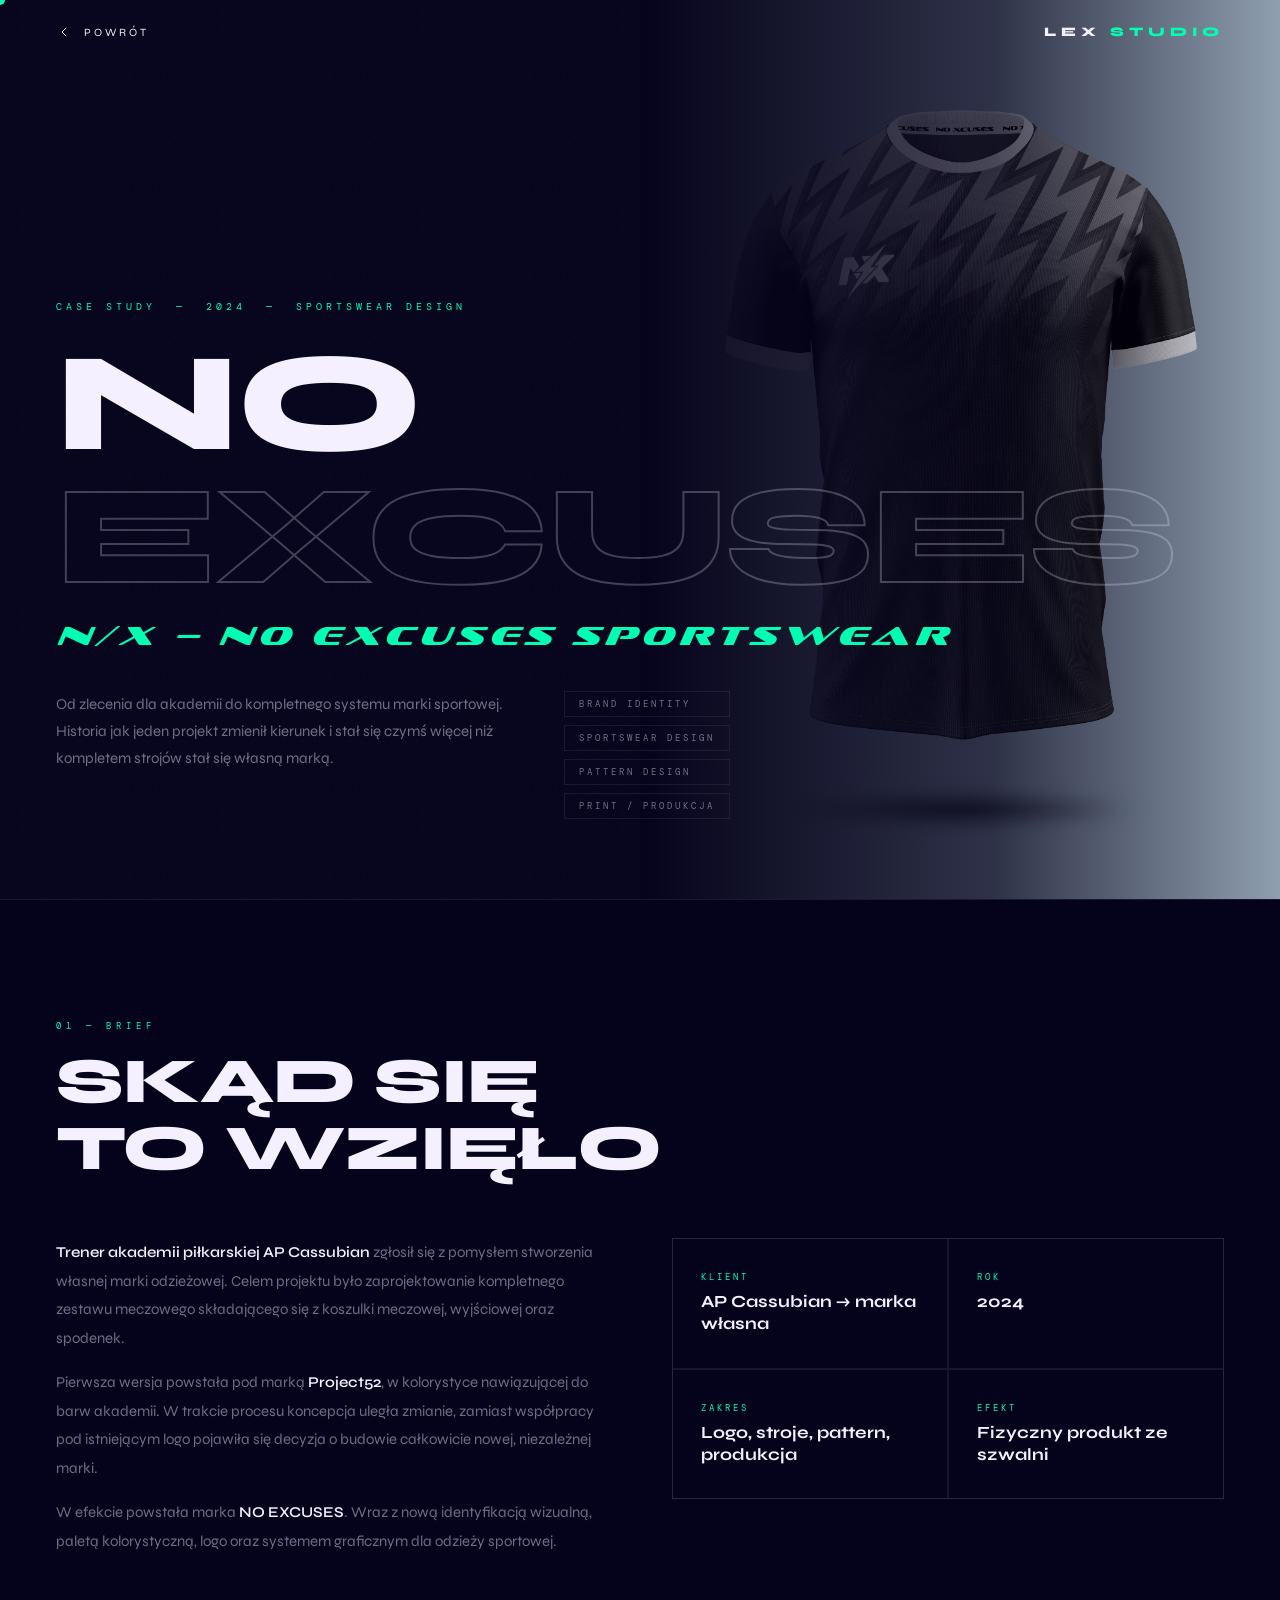
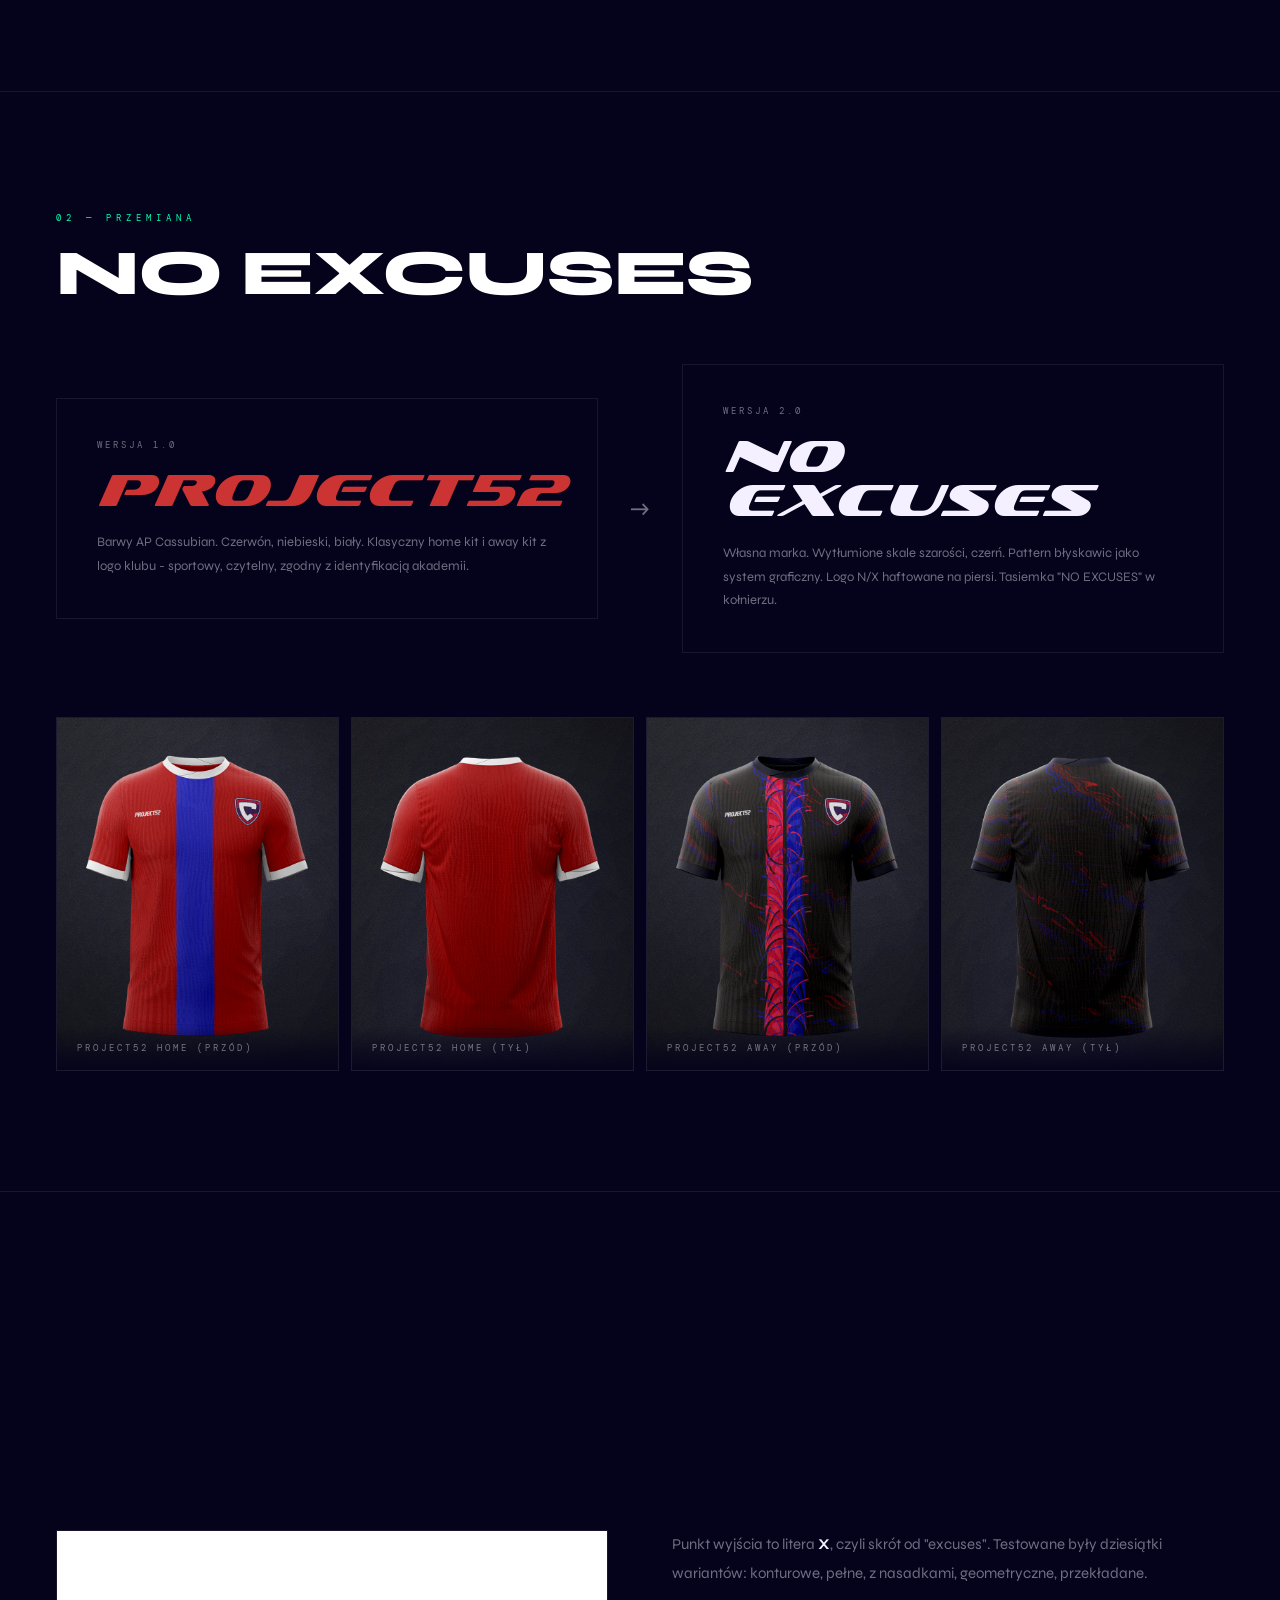
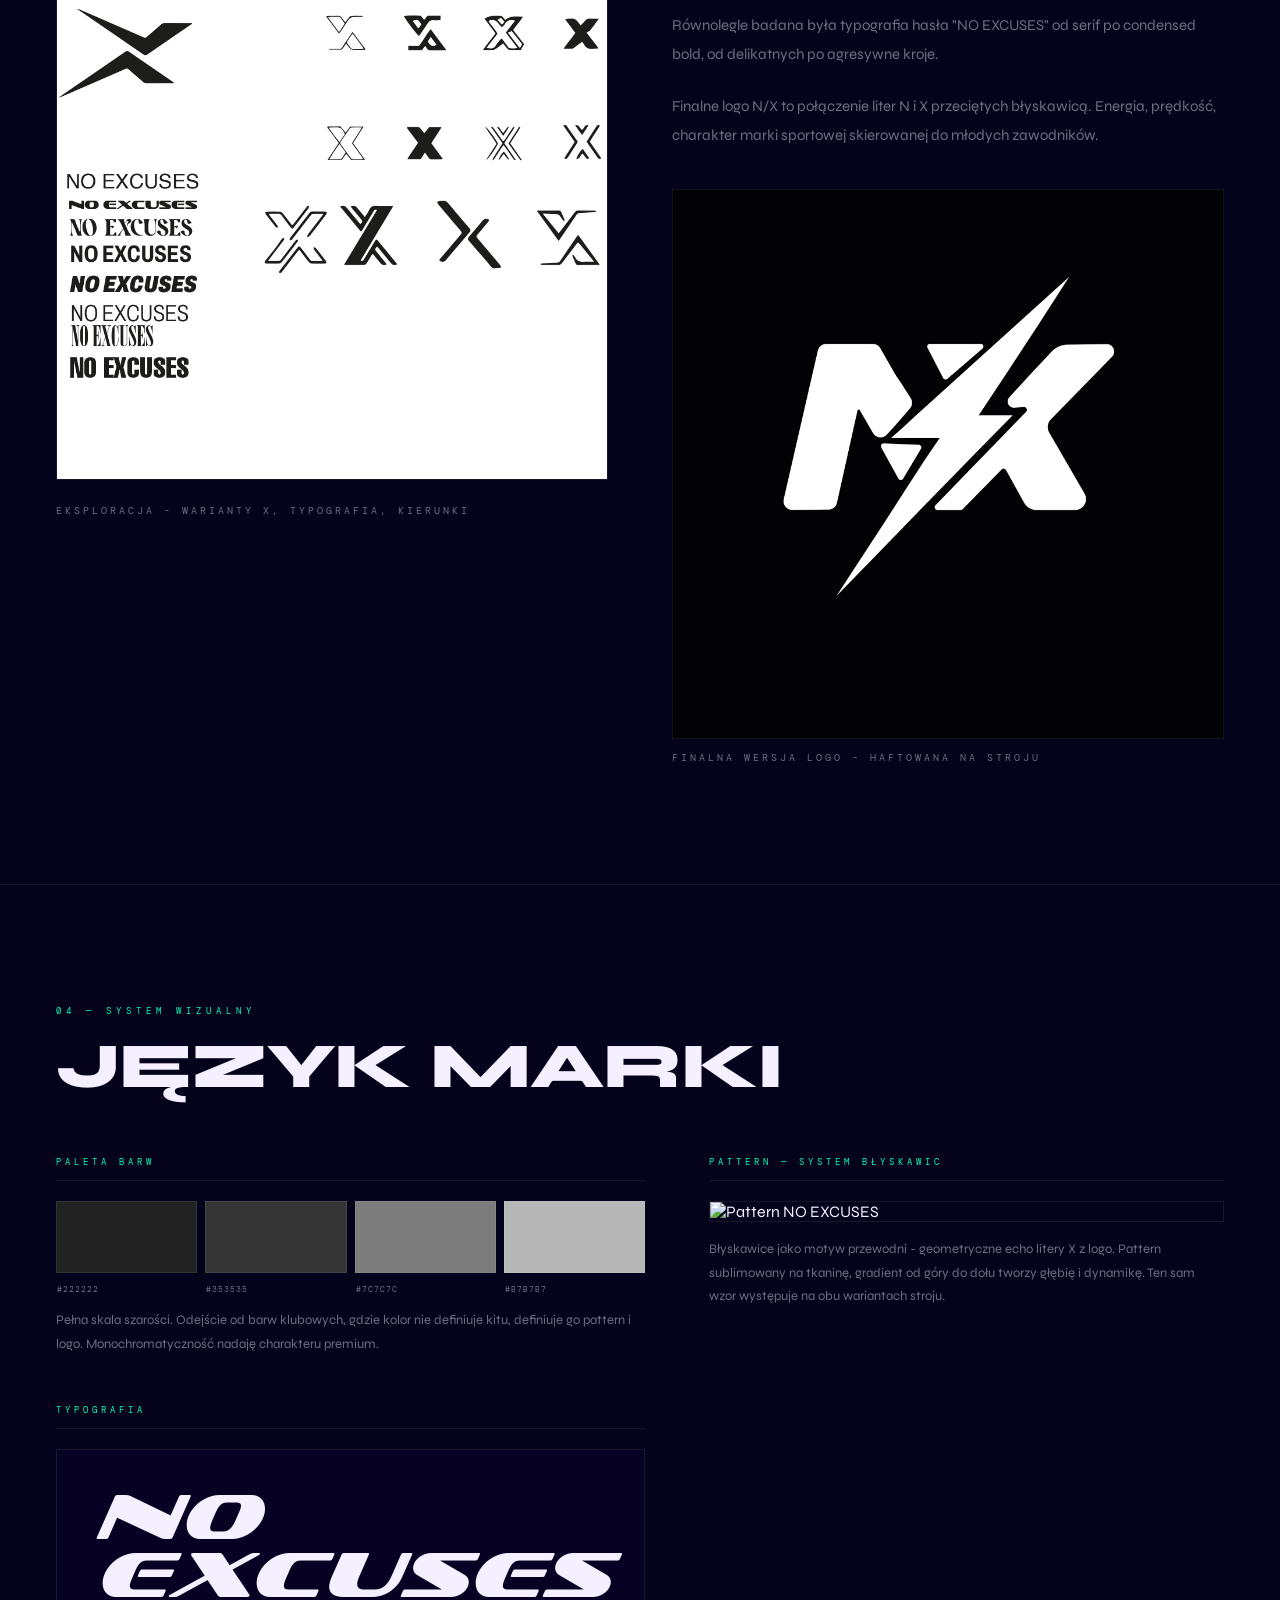
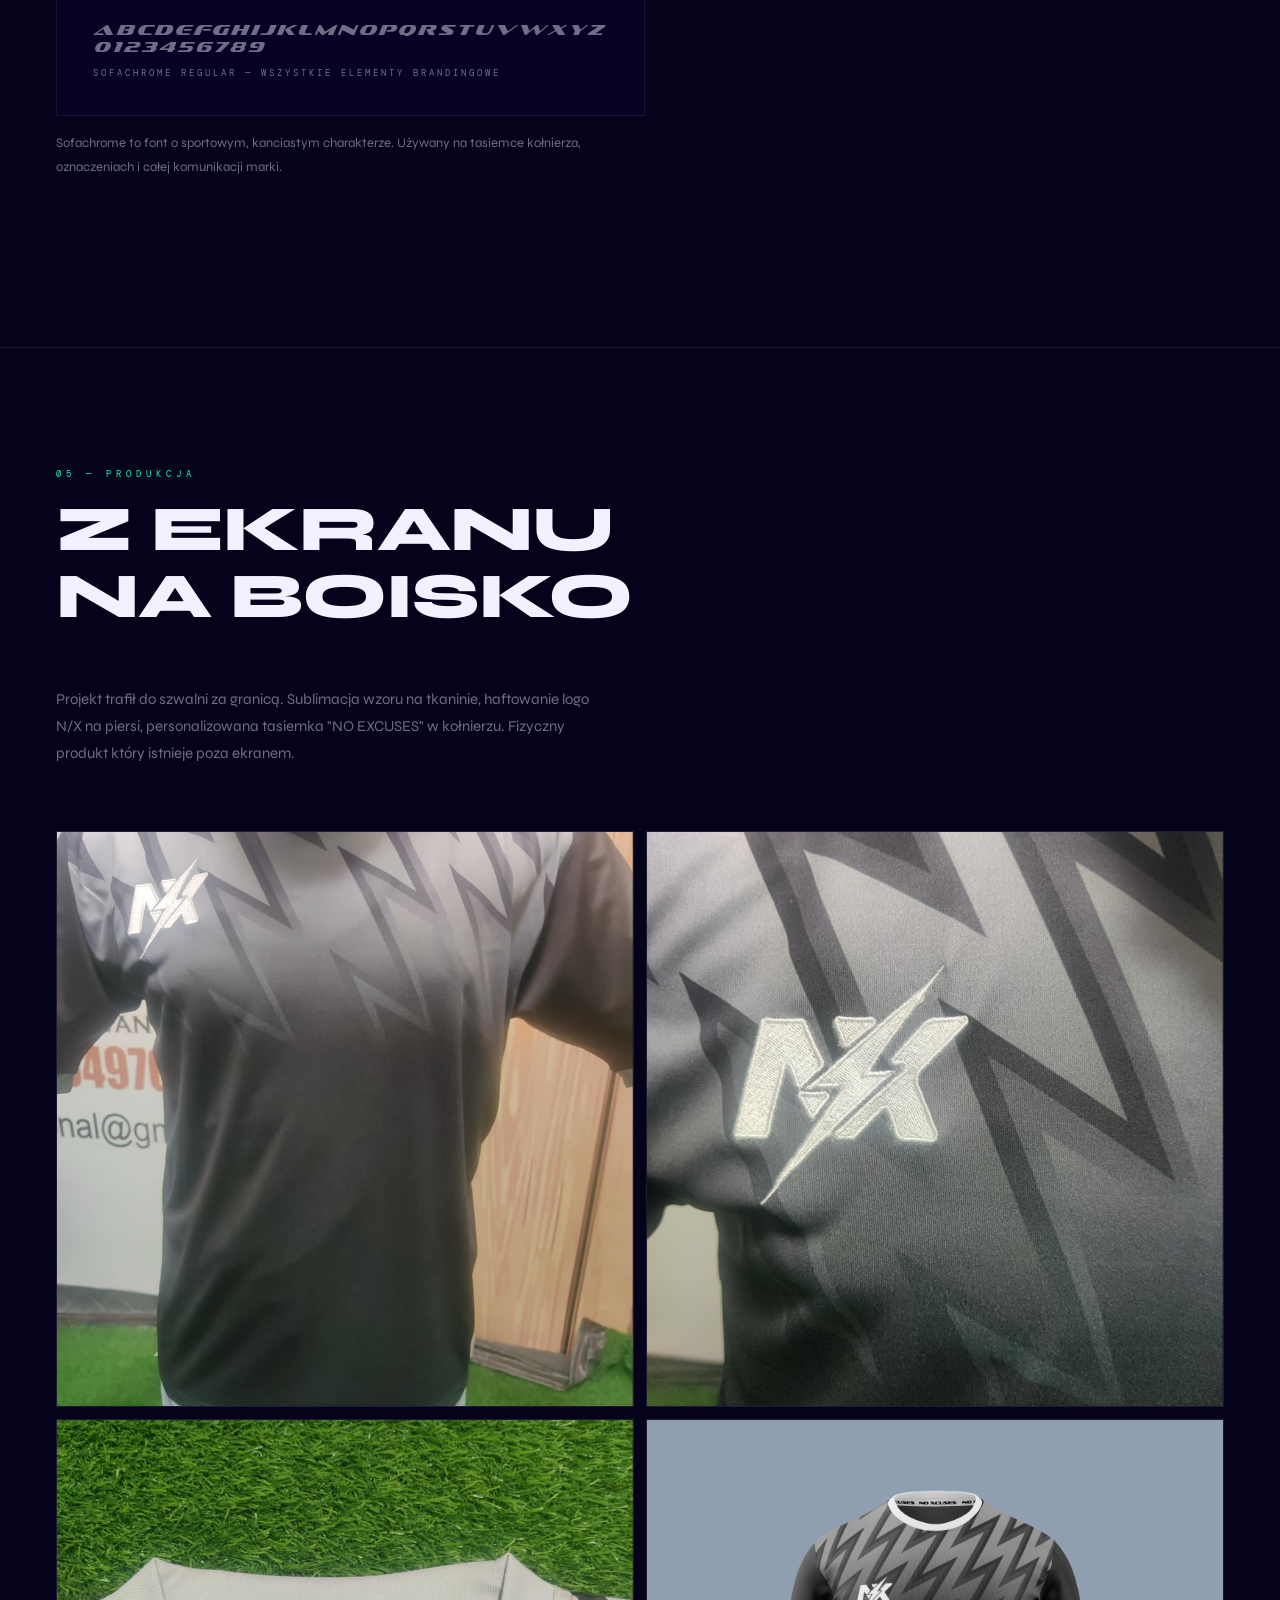
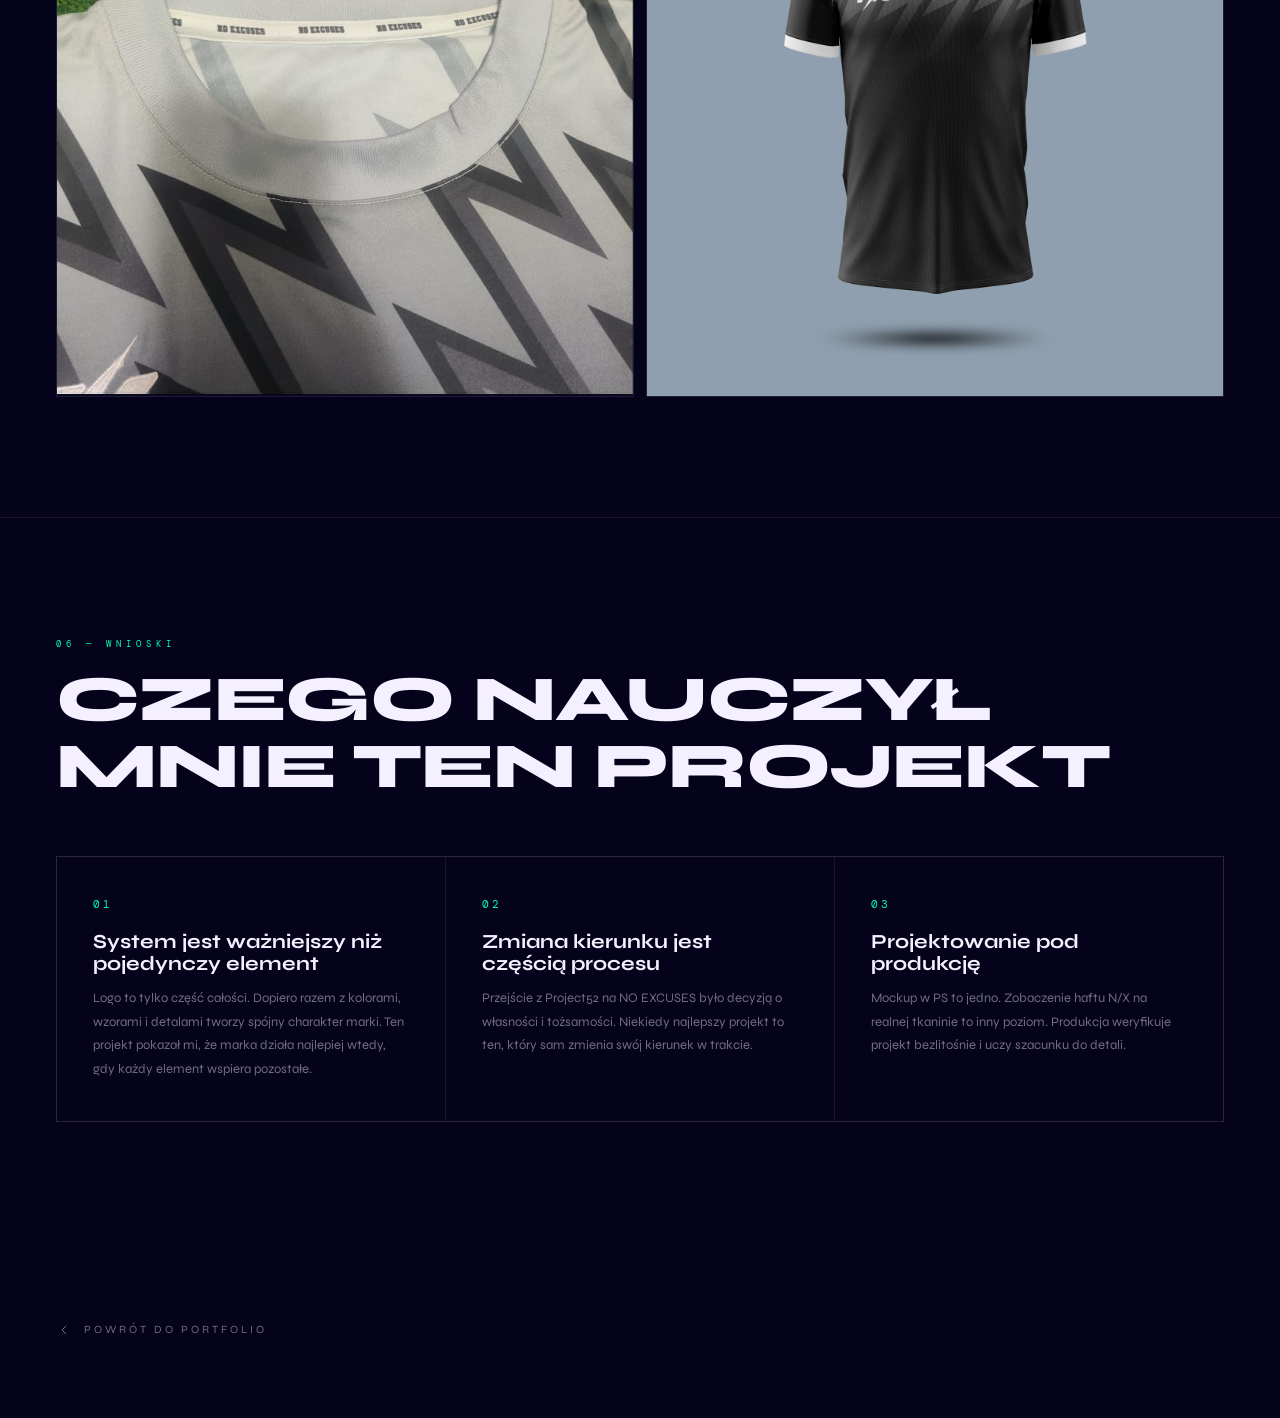
==== noxcuses.html @ 94905195 "Add files via upload" ====
<!DOCTYPE html>
<html lang="pl">
<head>
  <meta charset="UTF-8">
  <meta name="viewport" content="width=device-width, initial-scale=1.0">
  <title>NO EXCUSES - Lex Studio</title>
  <link rel="icon" type="image/svg+xml" href="data:image/svg+xml,<svg xmlns='http://www.w3.org/2000/svg' viewBox='0 0 32 32'><text y='26' font-size='28' fill='%2300FFB2'>✦</text></svg>">
  <link href="https://fonts.googleapis.com/css2?family=Syne:wght@400;500;600;700;800&family=DM+Mono:wght@300;400&display=swap" rel="stylesheet">
  <link rel="stylesheet" href="nstyles.css">
   </head>
<body>
  <div class="page-wrap">
<div id="cursor"></div>
<div class="blob-container">
</div>
  <div class="blob blob-1"></div>
  <div class="blob blob-2"></div>
</div>

<nav>
  <a href="index.html" class="nav-back">
    <svg viewBox="0 0 24 24"><polyline points="15,18 9,12 15,6"/></svg>
    Powrót
  </a>
  <a href="index.html" class="nav-logo">LEX <span>STUDIO</span></a>
</nav>

<!-- HERO -->
<section class="cs-hero">
  <div class="cs-hero-img"><img src="front_por2.jpg" alt="NO EXCUSES mockup"></div>
  <p class="cs-meta">Case Study &nbsp;&#8212;&nbsp; 2024 &nbsp;&#8212;&nbsp; Sportswear Design</p>
  <h1 class="cs-title">NO<br><span class="outline">EXCUSES</span></h1>
  <div class="cs-nx-logo">N/X &mdash; NO EXCUSES SPORTSWEAR</div>
  <div class="cs-hero-sub">
    <p class="cs-hero-desc">Od zlecenia dla akademii do kompletnego systemu marki sportowej. Historia jak jeden projekt zmienił kierunek i stał się czymś więcej niż kompletem strojów  stał się własną marką.</p>
    <div class="cs-hero-tags">
      <span class="cs-tag">Brand Identity</span>
      <span class="cs-tag">Sportswear Design</span>
      <span class="cs-tag">Pattern Design</span>
      <span class="cs-tag">Print / Produkcja</span>
    </div>
  </div>
</section>

<!-- BRIEF -->
<section class="cs-section">
  <div class="cs-section-label reveal">01 &mdash; Brief</div>
  <h2 class="cs-section-title reveal">Skąd si&#281;<br>to wzi&#281;ło</h2>
  <div class="brief-grid">
    <div class="brief-text reveal">
      <p><strong>Trener akademii piłkarskiej AP Cassubian</strong> zgłosił się z pomysłem stworzenia własnej marki odzieżowej. Celem projektu było zaprojektowanie kompletnego zestawu meczowego składającego się z koszulki meczowej, wyjściowej oraz spodenek.</p>
      <p>Pierwsza wersja powstała pod marką <strong>Project52</strong>, w kolorystyce nawiązującej do barw akademii. W trakcie procesu koncepcja uległa zmianie, zamiast współpracy pod istniejącym logo pojawiła się decyzja o budowie całkowicie nowej, niezależnej marki. </p>
      <p>W efekcie powstała marka <strong>NO EXCUSES</strong>. Wraz z nową identyfikacją wizualną, paletą kolorystyczną, logo oraz systemem graficznym dla odzieży sportowej.</p>
    </div>
    <div class="brief-stats reveal d2">
      <div class="brief-stat"><div class="brief-stat-label">Klient</div><div class="brief-stat-val">AP Cassubian &#8594; marka własna</div></div>
      <div class="brief-stat"><div class="brief-stat-label">Rok</div><div class="brief-stat-val">2024</div></div>
      <div class="brief-stat"><div class="brief-stat-label">Zakres</div><div class="brief-stat-val">Logo, stroje, pattern, produkcja</div></div>
      <div class="brief-stat"><div class="brief-stat-label">Efekt</div><div class="brief-stat-val">Fizyczny produkt ze szwalni</div></div>
    </div>
  </div>
</section>

<!-- EWOLUCJA -->
<section class="cs-section">
  <div class="cs-section-label reveal">02 &mdash; Przemiana</div>
  <h2 class="cs-section-title reveal">
    <span style="color: #ffffff">NO EXCUSES</span></h2>
  <div class="evo-track">
    <div class="evo-card reveal">
      <div class="evo-card-label">Wersja 1.0</div>
      <div class="evo-card-name red">PROJECT52</div>
      <div class="evo-card-desc">Barwy AP Cassubian. Czerwón, niebieski, biały. Klasyczny home kit i away kit z logo klubu - sportowy, czytelny, zgodny z identyfikacją akademii.</div>
    </div>
    <div class="evo-arrow reveal d1">&#8594;</div>
    <div class="evo-card reveal d2">
      <div class="evo-card-label">Wersja 2.0</div>
      <div class="evo-card-name white">NO EXCUSES</div>
      <div class="evo-card-desc">Własna marka. Wytłumione skale szarości, czer&#324;. Pattern błyskawic jako system graficzny. Logo N/X haftowane na piersi. Tasiemka "NO EXCUSES" w kołnierzu.</div>
    </div>
  </div>
  <div class="evo-kits">
    <div class="evo-kit reveal"><img src="11front.png" alt="Project52 home front"><div class="evo-kit-label">Project52 Home (przód)</div></div>
    <div class="evo-kit reveal d1"><img src="13back.png" alt="Project52 home back"><div class="evo-kit-label">Project52 Home (tył)</div></div>
    <div class="evo-kit reveal d2"><img src="14front.png" alt="Project52 away front"><div class="evo-kit-label">Project52 Away (przód)</div></div>
    <div class="evo-kit reveal d3"><img src="15back.png" alt="Project52 away back"><div class="evo-kit-label">Project52 Away (tył)</div></div>
  </div>
</section>

<!-- PROCES LOGO -->
<section class="cs-section">
  <div class="cs-section-label reveal">03 &mdash; Proces</div>
  <h2 class="cs-section-title reveal">Jak powstało<br>logo</h2>
  <div class="brief-grid">
    <div class="reveal">
      <img src="idea.jpg" class="process-img" alt="Eksploracja logo NO EXCUSES">
      <p class="process-caption">Eksploracja - warianty X, typografia, kierunki</p>
    </div>
    <div class="reveal d1">
      <p style="font-size:15px;line-height:1.9;color:var(--muted);margin-bottom:24px">Punkt wyjścia to litera <strong style="color:var(--light)">X</strong>, czyli skrót od "excuses". Testowane były dziesiątki wariantów: konturowe, pełne, z nasadkami, geometryczne, przekładane.</p>
      <p style="font-size:15px;line-height:1.9;color:var(--muted);margin-bottom:24px">Równolegle badana była typografia hasła "NO EXCUSES" od serif po condensed bold, od delikatnych po agresywne kroje.</p>
      <p style="font-size:15px;line-height:1.9;color:var(--muted)">Finalne logo N/X to połączenie liter N i X przeci&#281;tych błyskawicą. Energia, pr&#281;dkość, charakter marki sportowej skierowanej do młodych zawodników.</p>
      <div style="margin-top:40px">
        <div class="logo-box"><img src="logo-nx.jpg" alt="Logo N/X finalne"></div>
        <p class="process-caption" style="margin-top:12px">Finalna wersja logo - haftowana na stroju</p>
      </div>
    </div>
  </div>
</section>

<!-- SYSTEM WIZUALNY -->
<section class="cs-section">
  <div class="cs-section-label reveal">04 &mdash; System wizualny</div>
  <h2 class="cs-section-title reveal">Język marki</h2>
  <div class="system-grid">
    <div>
      <div class="system-block reveal">
        <div class="system-block-title">Paleta barw</div>
        <div class="palette">
          <div class="swatch" style="background:#222222"><span class="swatch-label">#222222</span></div>
          <div class="swatch" style="background:#353535"><span class="swatch-label">#353535</span></div>
          <div class="swatch" style="background:#7c7c7c"><span class="swatch-label">#7C7C7C</span></div>
          <div class="swatch" style="background:#b7b7b7"><span class="swatch-label">#B7B7B7</span></div>
        </div>
        <p style="margin-top:36px;font-size:13px;line-height:1.8;color:var(--muted)">Pełna skala szarości. Odejście od barw klubowych, gdzie kolor nie definiuje kitu, definiuje go pattern i logo. Monochromatyczność nadaję charakteru premium.</p>
      </div>
      <div class="system-block reveal d1">
        <div class="system-block-title">Typografia</div>
        <div class="font-specimen">
          <div class="font-name-display">NO EXCUSES</div>
          <div class="font-abc">ABCDEFGHIJKLMNOPQRSTUVWXYZ 0123456789</div>
          <div class="font-info">Sofachrome Regular &mdash; wszystkie elementy brandingowe</div>
        </div>
        <p style="margin-top:16px;font-size:13px;line-height:1.8;color:var(--muted)">Sofachrome to font o sportowym, kanciastym charakterze. Używany na tasiemce kołnierza, oznaczeniach i całej komunikacji marki.</p>
      </div>
    </div>
    <div>
      <div class="system-block reveal d2">
        <div class="system-block-title">Pattern &mdash; system błyskawic</div>
        <div class="pattern-box"><img src="pattern.jpg" alt="Pattern NO EXCUSES"></div>
        <p style="margin-top:16px;font-size:13px;line-height:1.8;color:var(--muted)">Błyskawice jako motyw przewodni - geometryczne echo litery X z logo. Pattern sublimowany na tkanin&#281;, gradient od góry do dołu tworzy gł&#281;bi&#281; i dynamik&#281;. Ten sam wzor wyst&#281;puje na obu wariantach stroju.</p>
      </div>
    </div>
  </div>
</section>

<!-- PRODUKCJA -->
<section class="cs-section">
  <div class="cs-section-label reveal">05 &mdash; Produkcja</div>
  <h2 class="cs-section-title reveal">Z ekranu<br>na boisko</h2>
  <p class="reveal" style="max-width:560px;font-size:15px;line-height:1.8;color:var(--muted);margin-bottom:64px">Projekt trafił do szwalni za granicą. Sublimacja wzoru na tkaninie, haftowanie logo N/X na piersi, personalizowana tasiemka "NO EXCUSES" w kołnierzu. Fizyczny produkt który istnieje poza ekranem.</p>
  <div class="prod-grid">
    <div class="prod-img tall reveal"><img src="test1.png" alt="Koszulka NO EXCUSES na zywo"><div class="prod-caption">Koszulka na zywo</div></div>
    <div class="prod-img square reveal d1"><img src="test3.png" alt="Haft N/X z bliska"><div class="prod-caption">Haft N/X &mdash; detal piersi</div></div>
    <div class="prod-img square reveal d2"><img src="test2.png" alt="Tasiemka NO EXCUSES"><div class="prod-caption">Tasiemka kolnierza</div></div>
    <div class="prod-img wide reveal d1"><img src="front_por2.jpg" alt="Mockup finalny"><div class="prod-caption">Mockup finalny NO EXCUSES</div></div>
  </div>
</section>

<!-- WNIOSKI -->
<section class="cs-section" style="border-bottom:none">
  <div class="cs-section-label reveal">06 &mdash; Wnioski</div>
  <h2 class="cs-section-title reveal">Czego nauczył<br>mnie ten projekt</h2>
  <div class="takeaways">
    <div class="takeaway reveal">
      <div class="takeaway-num">01</div>
      <h3>System jest ważniejszy niż pojedynczy element</h3>
      <p>Logo to tylko część całości. Dopiero razem z kolorami, wzorami i detalami tworzy spójny charakter marki. Ten projekt pokazał mi, że marka działa najlepiej wtedy, gdy każdy element wspiera pozostałe.</p>
    </div>
    <div class="takeaway reveal d1">
      <div class="takeaway-num">02</div>
      <h3>Zmiana kierunku jest częścią procesu</h3>
      <p>Przejście z Project52 na NO EXCUSES było decyzją o własności i tożsamości. Niekiedy najlepszy projekt to ten, który sam zmienia swój kierunek w trakcie.</p>
    </div>
    <div class="takeaway reveal d2">
      <div class="takeaway-num">03</div>
      <h3>Projektowanie pod produkcję</h3>
      <p>Mockup w PS to jedno. Zobaczenie haftu N/X na realnej tkaninie to inny poziom. Produkcja weryfikuje projekt bezlitośnie i uczy szacunku do detali.</p>
    </div>
  </div>
</section>

<div class="cs-footer reveal">
  <a href="index.html" class="cs-footer-link">
    <svg viewBox="0 0 24 24"><polyline points="15,18 9,12 15,6"/></svg>
    Powrót do portfolio
  </a>
</div>

<script>
document.addEventListener("DOMContentLoaded", function() {
  const cursor = document.getElementById("cursor");
  if(cursor) {
    document.addEventListener("mousemove", e => { cursor.style.left=e.clientX+"px"; cursor.style.top=e.clientY+"px"; });
    document.querySelectorAll("a,img,.evo-kit,.prod-img,.takeaway,.evo-card").forEach(el => {
      el.addEventListener("mouseenter",()=>cursor.classList.add("grow"));
      el.addEventListener("mouseleave",()=>cursor.classList.remove("grow"));
    });
  }
  const ro = new IntersectionObserver(entries=>{
    entries.forEach(e=>{if(e.isIntersecting){e.target.classList.add("visible");ro.unobserve(e.target);}});
  },{threshold:.08,rootMargin:"0px 0px -40px 0px"});
  document.querySelectorAll(".reveal").forEach(el=>ro.observe(el));
});

</script>
</div>
</body>
</html>
---- nstyles.css ----
.page-wrap {
    overflow-x: hidden;
    position: relative;
    }
    html { overflow-x: unset; }
    @font-face {
      font-family: 'Sofachrome';
      src: url('sofachrome.ttf') format('truetype');
      font-weight: normal;
      font-style: normal;
    }
    :root {
      --bg:#05031b; --accent:#5700FF; --light:#F5F0FF;
      --mint:#00FFB2; --muted:rgba(245,240,255,0.45);
      --border:rgba(245,240,255,0.08); --border-hi:rgba(87,0,255,0.5);
      --font-ui:'Syne',sans-serif; --font-mono:'DM Mono',monospace;
      --font-nx:'Sofachrome',sans-serif;
      --pad-x:56px;
    }
    
    *,*::before,*::after{margin:0;padding:0;box-sizing:border-box; cursor: none !important;}
    html{scroll-behavior:smooth}
    body { background:var(--bg); color:var(--light); font-family:var(--font-ui); cursor:none; }
    ::-webkit-scrollbar{width:3px}::-webkit-scrollbar-track{background:var(--bg)}::-webkit-scrollbar-thumb{background:var(--accent)}

    #cursor{width:10px;height:10px;background:var(--mint);border-radius:50%;position:fixed;top:0;left:0;pointer-events:none;z-index:999999;transform:translate(-50%,-50%);transition:width .3s,height .3s}
    #cursor.grow{width:36px;height:36px}

    body::after{content:'';position:fixed;inset:0;pointer-events:none;z-index:1;opacity:.04;background-image:url("data:image/svg+xml,%3Csvg viewBox='0 0 256 256' xmlns='http://www.w3.org/2000/svg'%3E%3Cfilter id='n'%3E%3CfeTurbulence type='fractalNoise' baseFrequency='0.9' numOctaves='4' stitchTiles='stitch'/%3E%3C/filter%3E%3Crect width='100%25' height='100%25' filter='url(%23n)'/%3E%3C/svg%3E");background-size:200px}

    .blob-container{position:fixed;inset:0;pointer-events:none;z-index:0;overflow:hidden}
    .blob{position:absolute;border-radius:50%;filter:blur(80px)}
    .blob-1{width:500px;height:500px;background:radial-gradient(circle,#1a00a8,#5700FF 40%,transparent 70%);top:-100px;left:-100px;opacity:.5;animation:bF1 12s ease-in-out infinite}
    .blob-2{width:600px;height:600px;background:radial-gradient(circle,#5700FF,#2200aa 50%,transparent 70%);bottom:-200px;right:-150px;opacity:.3;animation:bF2 14s ease-in-out infinite}
    @keyframes bF1{0%,100%{transform:translate(0,0)}50%{transform:translate(60px,40px)}}
    @keyframes bF2{0%,100%{transform:translate(0,0)}50%{transform:translate(-50px,30px)}}

    .reveal{opacity:0;transform:translateY(32px);transition:opacity .8s ease,transform .8s ease}
    .reveal.visible{opacity:1;transform:translateY(0)}
    .reveal.d1{transition-delay:.15s}.reveal.d2{transition-delay:.3s}.reveal.d3{transition-delay:.45s}

    nav{position:fixed;top:0;left:0;right:0;z-index:500;padding:24px var(--pad-x);display:flex;justify-content:space-between;align-items:center}
    .nav-back{display:flex;align-items:center;gap:12px;text-decoration:none;color:whitesmoke;font-size:11px;letter-spacing:3px;text-transform:uppercase;transition:color .3s}
    .nav-back:hover{color:var(--mint)}
    .nav-back svg{width:16px;height:16px;stroke:currentColor;fill:none;stroke-width:1.5;stroke-linecap:round}
    .nav-logo{font-weight:800;font-size:13px;letter-spacing:5px;text-transform:uppercase;text-decoration:none;color:var(--light)}
    .nav-logo span{color:var(--mint)}

    /* HERO */
    .cs-hero{position:relative;z-index:2;min-height:100vh;display:flex;flex-direction:column;justify-content:flex-end;padding:0 var(--pad-x) 80px;border-bottom:1px solid var(--border);overflow:hidden}
    .cs-hero-img{position:absolute;right:0;top:0;bottom:0;width:50%;z-index:-1}
    .cs-hero-img img{width:100%;height:100%;object-fit:cover;object-position:top center}
    .cs-hero-img::after{content:'';position:absolute;inset:0;background:linear-gradient(to right,var(--bg) 0%,rgba(5,3,27,.7) 55%,transparent 100%)}
    .cs-meta{font-family:var(--font-mono);font-size:10px;letter-spacing:4px;text-transform:uppercase;color:var(--mint);margin-bottom:24px;opacity:0;animation:fU .8s .3s forwards}
    .cs-title{font-weight:800;font-size:clamp(64px,11vw,180px);line-height:.95;letter-spacing:-3px;text-transform:uppercase;opacity:0;animation:fU .9s .5s forwards}
    .cs-title .outline{display:block;-webkit-text-stroke:2px rgba(245,240,255,0.25);color:transparent}
    /* NX logo w hero */
    .cs-nx-logo{font-family:var(--font-nx);font-size:clamp(18px,2vw,28px);letter-spacing:6px;color:var(--mint);margin-top:16px;opacity:0;animation:fU .8s .7s forwards}
    .cs-hero-sub{margin-top:40px;display:flex;gap:48px;align-items:flex-start;opacity:0;animation:fU .8s .9s forwards}
    .cs-hero-desc{max-width:460px;font-size:15px;line-height:1.8;color:var(--muted)}
    .cs-hero-tags{display:flex;flex-direction:column;gap:8px;flex-shrink:0}
    .cs-tag{font-family:var(--font-mono);font-size:9px;letter-spacing:3px;text-transform:uppercase;color:var(--muted);border:1px solid var(--border);padding:6px 14px}
    .cs-scroll{position:absolute;bottom:80px;right:var(--pad-x);display:flex;flex-direction:column;align-items:center;gap:12px;opacity:0;animation:fI 1s 1.4s forwards}
    .cs-scroll span{font-size:9px;letter-spacing:4px;text-transform:uppercase;color:var(--muted);writing-mode:vertical-rl}
    .scroll-line{width:1px;height:60px;background:linear-gradient(to bottom,var(--accent),transparent);animation:sP 2s ease-in-out infinite}
    @keyframes fU{to{opacity:1;transform:translateY(0)}}
    @keyframes fI{to{opacity:1}}
    @keyframes sP{0%,100%{opacity:.4}50%{opacity:1}}

    /* SECTIONS */
    section.cs-section{position:relative;z-index:1;padding:120px var(--pad-x);border-bottom:1px solid var(--border)}
    .cs-section-label{font-family:var(--font-mono);font-size:9px;letter-spacing:5px;text-transform:uppercase;color:var(--mint);margin-bottom:16px}
    .cs-section-title{font-weight:800;font-size:clamp(36px,5vw,72px);line-height:1.05;letter-spacing:-1px;text-transform:uppercase;margin-bottom:56px}

    /* BRIEF */
    .brief-grid{display:grid;grid-template-columns:1fr 1fr;gap:64px;align-items:start}
    .brief-text p{font-size:15px;line-height:1.9;color:var(--muted);margin-bottom:16px}
    .brief-text p strong{color:var(--light);font-weight:600}
    .brief-stats{display:grid;grid-template-columns:1fr 1fr;gap:2px;background:var(--border);border:1px solid var(--border)}
    .brief-stat{background:var(--bg);padding:32px 28px}
    .brief-stat-label{font-family:var(--font-mono);font-size:9px;letter-spacing:3px;text-transform:uppercase;color:var(--mint);margin-bottom:8px}
    .brief-stat-val{font-weight:700;font-size:17px;line-height:1.3;color:var(--light)}

    /* EWOLUCJA */
    .evo-track{display:grid;grid-template-columns:1fr auto 1fr;gap:0;align-items:center;margin-bottom:64px}
    .evo-arrow{padding:0 32px;color:var(--muted);font-size:24px;text-align:center}
    .evo-card{border:1px solid var(--border);padding:40px;position:relative;overflow:hidden;transition:border-color .4s}
    .evo-card:hover{border-color:var(--border-hi)}
    .evo-card-label{font-family:var(--font-mono);font-size:9px;letter-spacing:3px;text-transform:uppercase;color:var(--muted);margin-bottom:16px}
    .evo-card-name{font-family:var(--font-nx);font-size:clamp(28px,3.5vw,52px);letter-spacing:2px;margin-bottom:20px;line-height:1}
    .evo-card-name.red{color:#cc3333}
    .evo-card-name.white{color:var(--light)}
    .evo-card-desc{font-size:13px;line-height:1.8;color:var(--muted)}
    .evo-kits{display:grid;grid-template-columns:repeat(4,1fr);gap:12px;margin-top:0}
    .evo-kit{position:relative;overflow:hidden;border:1px solid var(--border);aspect-ratio:4/5;background:#0a0820;transition:border-color .4s}
    .evo-kit:hover{border-color:var(--border-hi)}
    .evo-kit img{width:100%;height:100%;object-fit:cover;transition:transform .6s}
    .evo-kit:hover img{transform:scale(1.04)}
    .evo-kit-label{position:absolute;bottom:0;left:0;right:0;padding:16px 20px;background:linear-gradient(to top,rgba(5,3,27,.95),transparent);font-family:var(--font-mono);font-size:9px;letter-spacing:3px;text-transform:uppercase;color:var(--muted)}

    /* PROCES LOGO */
    .process-img{width:100%;border:1px solid var(--border);display:block;margin-bottom:24px}
    .process-caption{font-family:var(--font-mono);font-size:10px;letter-spacing:3px;text-transform:uppercase;color:var(--muted)}

    /* SYSTEM */
    .system-grid{display:grid;grid-template-columns:1fr 1fr;gap:64px;align-items:start}
    .system-block{margin-bottom:48px}
    .system-block-title{font-family:var(--font-mono);font-size:9px;letter-spacing:4px;text-transform:uppercase;color:var(--mint);margin-bottom:20px;padding-bottom:12px;border-bottom:1px solid var(--border)}

    /* logo box */
    .logo-box{border:1px solid var(--border);background:#000;overflow:hidden;}
    .logo-box img{width:100%;height:auto;display:block;}

    /* paleta */
    .palette{display:flex;gap:8px;margin-bottom:36px}
    .swatch{flex:1;height:72px;border:1px solid var(--border);position:relative}
    .swatch-label{position:absolute;bottom:-22px;left:0;font-family:var(--font-mono);font-size:8px;letter-spacing:1px;color:var(--muted);white-space:nowrap}

    /* pattern */
    .pattern-box{width:100%;border:1px solid var(--border);overflow:hidden;}
    .pattern-box img{width:100%;height:auto;display:block;}

    /* font specimen */
    .font-specimen{border:1px solid var(--border);padding:36px;background:rgba(87,0,255,.04)}
    .font-name-display{font-family:var(--font-nx);font-size:clamp(36px,5vw,80px);letter-spacing:2px;text-transform:uppercase;line-height:.9;margin-bottom:20px}
    .font-abc{font-family:var(--font-nx);font-size:14px;letter-spacing:3px;color:var(--muted);margin-bottom:12px}
    .font-info{font-family:var(--font-mono);font-size:9px;letter-spacing:3px;text-transform:uppercase;color:var(--muted)}

    /* PRODUKCJA */
    .prod-grid{display:grid;grid-template-columns:1fr 1fr;gap:12px}
    .prod-img{position:relative;overflow:hidden;border:1px solid var(--border);transition:border-color .4s}
    .prod-img:hover{border-color:var(--border-hi)}
    .prod-img img{width:100%;height:auto;display:block;transition:transform .6s}
    .prod-img:hover img{transform:scale(1.04)}
    .prod-img.tall,.prod-img.wide,.prod-img.square{grid-column:auto;grid-row:auto;aspect-ratio:unset}
    .prod-img{background:#0a0820}
    .prod-caption{position:absolute;bottom:0;left:0;right:0;padding:16px 20px;background:linear-gradient(to top,rgba(5,3,27,.92),transparent);font-family:var(--font-mono);font-size:9px;letter-spacing:3px;text-transform:uppercase;color:var(--mint);opacity:0;transition:opacity .3s}
    .prod-img:hover .prod-caption{opacity:1}

    /* WNIOSKI */
    .takeaways{display:grid;grid-template-columns:repeat(3,1fr);gap:1px;background:var(--border);border:1px solid var(--border)}
    .takeaway{background:var(--bg);padding:40px 36px;position:relative;overflow:hidden}
    .takeaway::before{content:'';position:absolute;inset:0;background:linear-gradient(135deg,rgba(87,0,255,.07),transparent);opacity:0;transition:opacity .4s}
    .takeaway:hover::before{opacity:1}
    .takeaway-num{font-family:var(--font-mono);font-size:11px;letter-spacing:3px;color:var(--mint);margin-bottom:20px}
    .takeaway h3{font-weight:700;font-size:20px;margin-bottom:12px;line-height:1.1}
    .takeaway p{font-size:13px;line-height:1.8;color:var(--muted)}

    /* FOOTER */
    .cs-footer{position:relative;z-index:1;padding:80px var(--pad-x);display:flex;justify-content:space-between;align-items:center}
    .cs-footer-link{display:flex;align-items:center;gap:12px;text-decoration:none;color:var(--muted);font-size:11px;letter-spacing:3px;text-transform:uppercase;transition:color .3s}
    .cs-footer-link:hover{color:var(--mint)}
    .cs-footer-link svg{width:16px;height:16px;stroke:currentColor;fill:none;stroke-width:1.5;stroke-linecap:round}
    .next-project h4{font-family:var(--font-nx);font-size:clamp(20px,2.5vw,36px);letter-spacing:2px;text-transform:uppercase;color:var(--light);margin-top:8px;line-height:1}

    /* RESPONSIVE */
    @media(max-width:1024px){
  :root{--pad-x:40px}
  .brief-grid,.system-grid{grid-template-columns:1fr;gap:40px}
  .evo-track{grid-template-columns:1fr;gap:24px}
  .evo-arrow{transform:rotate(90deg)}
  .evo-kits{grid-template-columns:1fr 1fr}
  .takeaways{grid-template-columns:1fr}
  .prod-grid{grid-template-columns:1fr 1fr;gap:8px}
  .prod-img.wide{grid-column:span 2}
  .prod-img.tall{grid-row:auto;aspect-ratio:1}
}

@media(max-width:768px){
  :root{--pad-x:20px}

  html,body,.page-wrap{overflow-x:hidden;max-width:100%}
  #cursor{display:none}

  nav{padding:16px var(--pad-x)}
  .nav-logo{font-size:11px;letter-spacing:3px}
  .nav-back{font-size:10px;letter-spacing:2px}

  /* HERO */
  .cs-hero{
    padding:80px var(--pad-x) 48px;
    min-height:100svh;
    justify-content:flex-end;
    overflow:hidden;
  }
  .cs-hero-img{width:100%;left:0;opacity:.15;top:0}
  .cs-hero-img img{width:100%;height:100%;object-fit:cover;object-position:top center}
  .cs-meta{font-size:9px;letter-spacing:2px;text-align:left}
  .cs-title{
    font-size:clamp(36px,12vw,60px);
    line-height:1;
    letter-spacing:-1px;
    overflow:hidden;
    max-width:100%;
  }
  .cs-title .outline{
    -webkit-text-stroke:1px rgba(245,240,255,0.2);
    overflow:hidden;
    display:block;
    max-width:100%;
  }
  .cs-nx-logo{font-size:11px;letter-spacing:2px}
  .cs-hero-sub{flex-direction:column;gap:16px;margin-top:20px}
  .cs-hero-desc{font-size:13px;line-height:1.7}
  .cs-hero-tags{flex-direction:row;flex-wrap:wrap;gap:6px}
  .cs-tag{font-size:8px;padding:5px 10px}
  .cs-scroll{display:none}

  /* SEKCJE */
  section.cs-section{padding:56px var(--pad-x);text-align:left}
  .cs-section-label{font-size:9px;text-align:left}
  .cs-section-title{
    font-size:clamp(24px,8.5vw,44px);
    line-height:1.1;
    margin-bottom:28px;
    white-space:normal;
    max-width:100%;
  }

  /* BRIEF */
  .brief-grid,.system-grid{grid-template-columns:1fr;gap:24px}
  .brief-text p,.brief-stat-val,.evo-card-desc{text-align:left}
  .brief-stats{grid-template-columns:1fr 1fr}
  .brief-stat{padding:16px 12px}
  .brief-stat-val{font-size:13px}

  /* EWOLUCJA */
  .evo-track{grid-template-columns:1fr;gap:16px}
  .evo-arrow{transform:rotate(90deg);text-align:center;padding:4px 0}
  .evo-card{padding:20px 16px}
  .evo-card-name{font-size:clamp(20px,7vw,36px)}
  .evo-kits{grid-template-columns:1fr 1fr;gap:8px}

  /* SYSTEM */
  .logo-box{max-width:100%}
  .palette{display:flex;flex-wrap:wrap;gap:4px}
.swatch{flex:1;min-width:60px;height:56px}
.swatch-label{font-size:8px;letter-spacing:0;bottom:-20px}
  .font-name-display{font-size:clamp(20px,7vw,40px)}
  .font-abc{font-size:10px;letter-spacing:1px;word-break:break-all}
  .pattern-box{aspect-ratio:unset;width:100%}
  .pattern-box img{width:100%;height:auto}

  /* PRODUKCJA */
  .prod-grid{grid-template-columns:1fr;gap:8px}
  .prod-img.tall,.prod-img.wide,.prod-img.square{
    grid-column:auto;grid-row:auto;aspect-ratio:unset;
  }
  .prod-img img{width:100%;height:auto}

  /* WNIOSKI */
  .takeaways{grid-template-columns:1fr}
  .takeaway{padding:24px 16px}
  .takeaway h3{font-size:16px}

  /* FOOTER */
  .cs-footer{
    flex-direction:column;
    gap:20px;
    padding:40px var(--pad-x);
    text-align:center;
  }
  .cs-footer-link{justify-content:center}
}

@media(max-width:400px){
  .cs-title{font-size:clamp(30px,11vw,48px)}
  .cs-section-title{font-size:clamp(22px,8vw,36px)}
  .evo-kits{grid-template-columns:1fr}
  .brief-stats{grid-template-columns:1fr}
  .palette{grid-template-columns:repeat(2,1fr)}
}
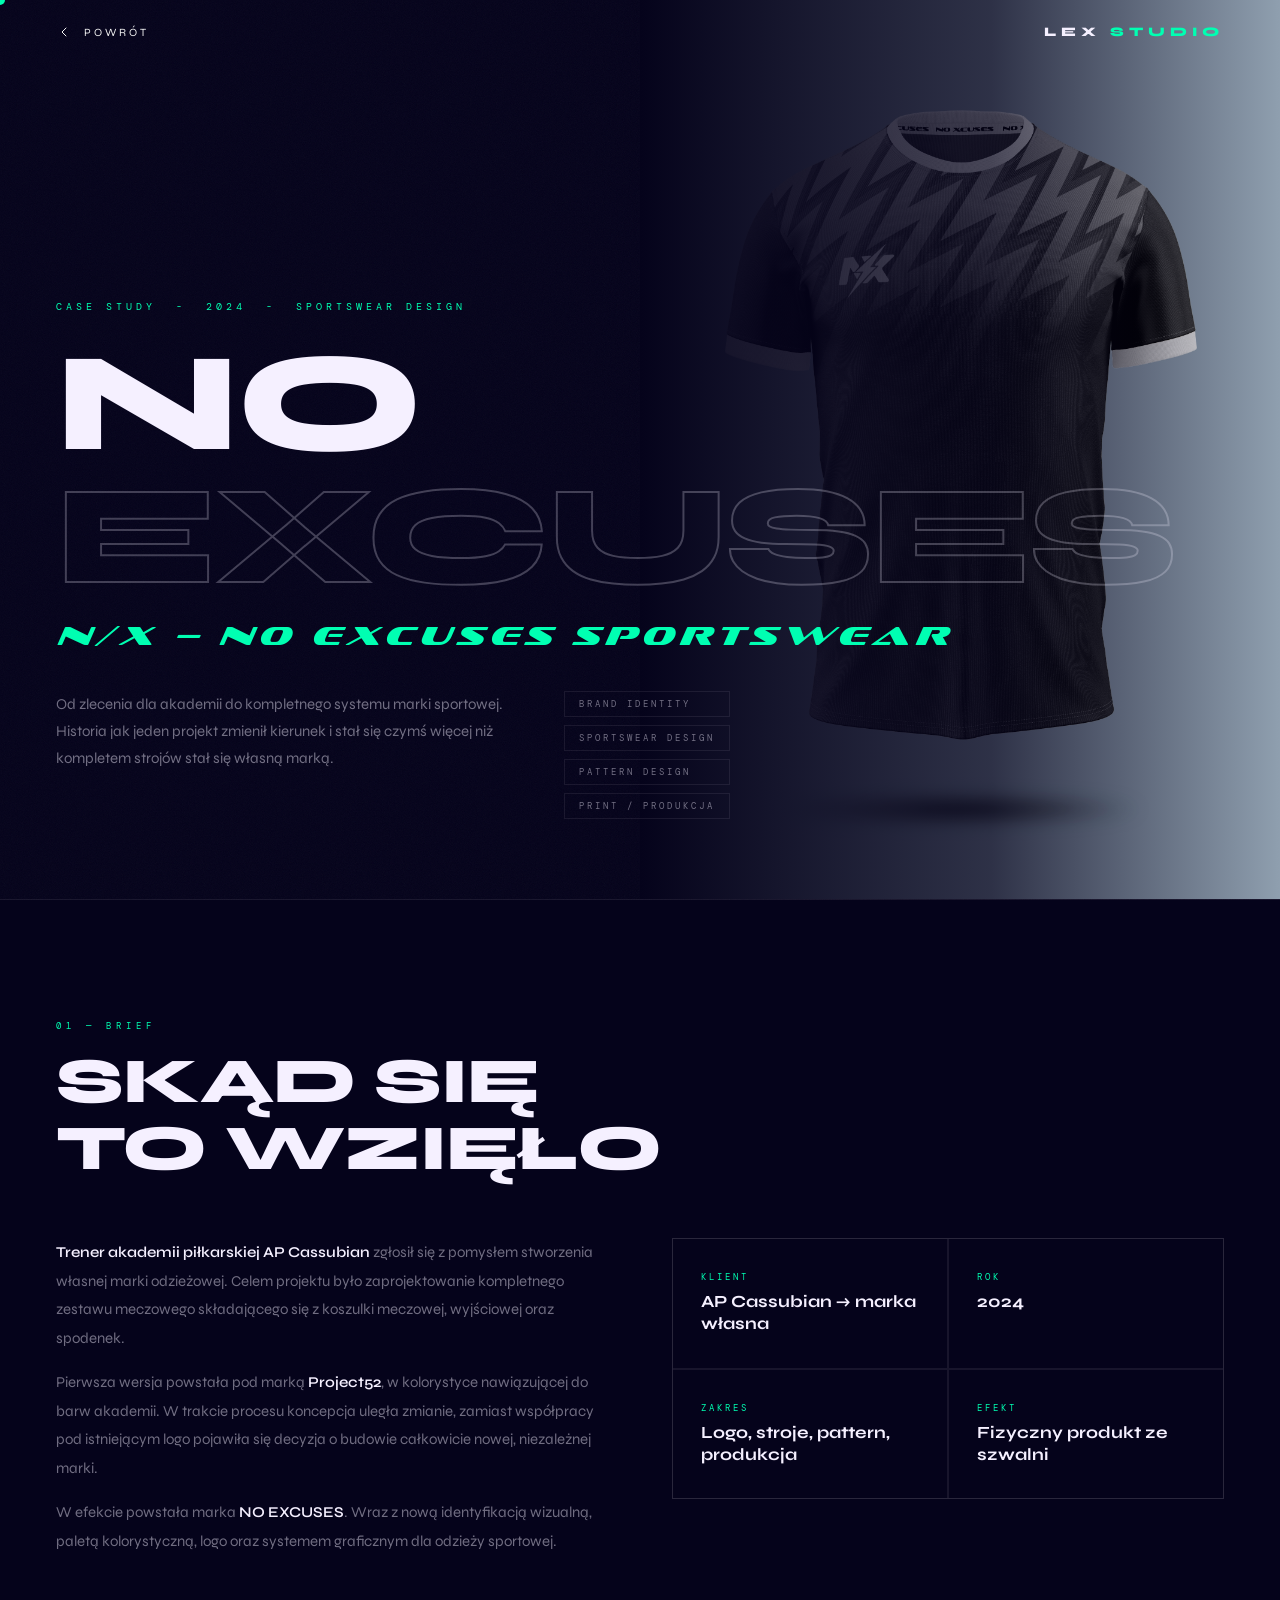
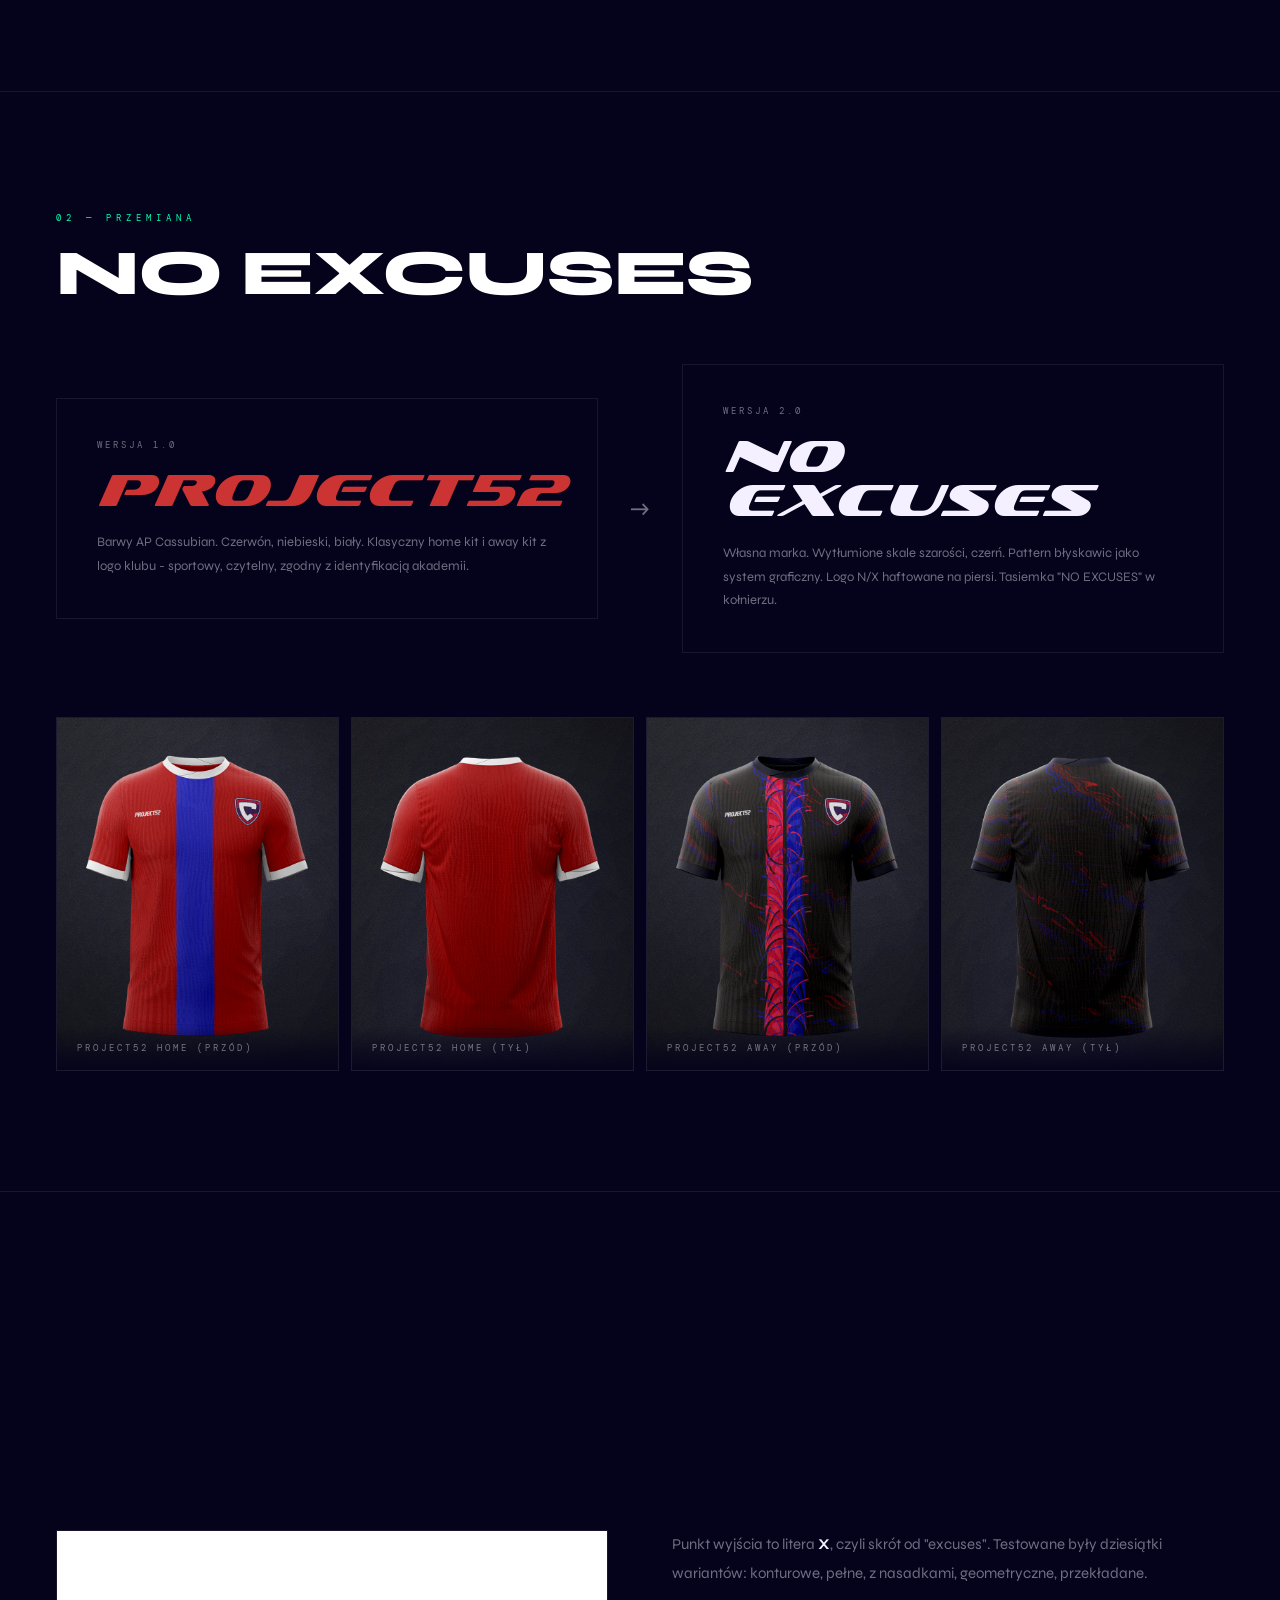
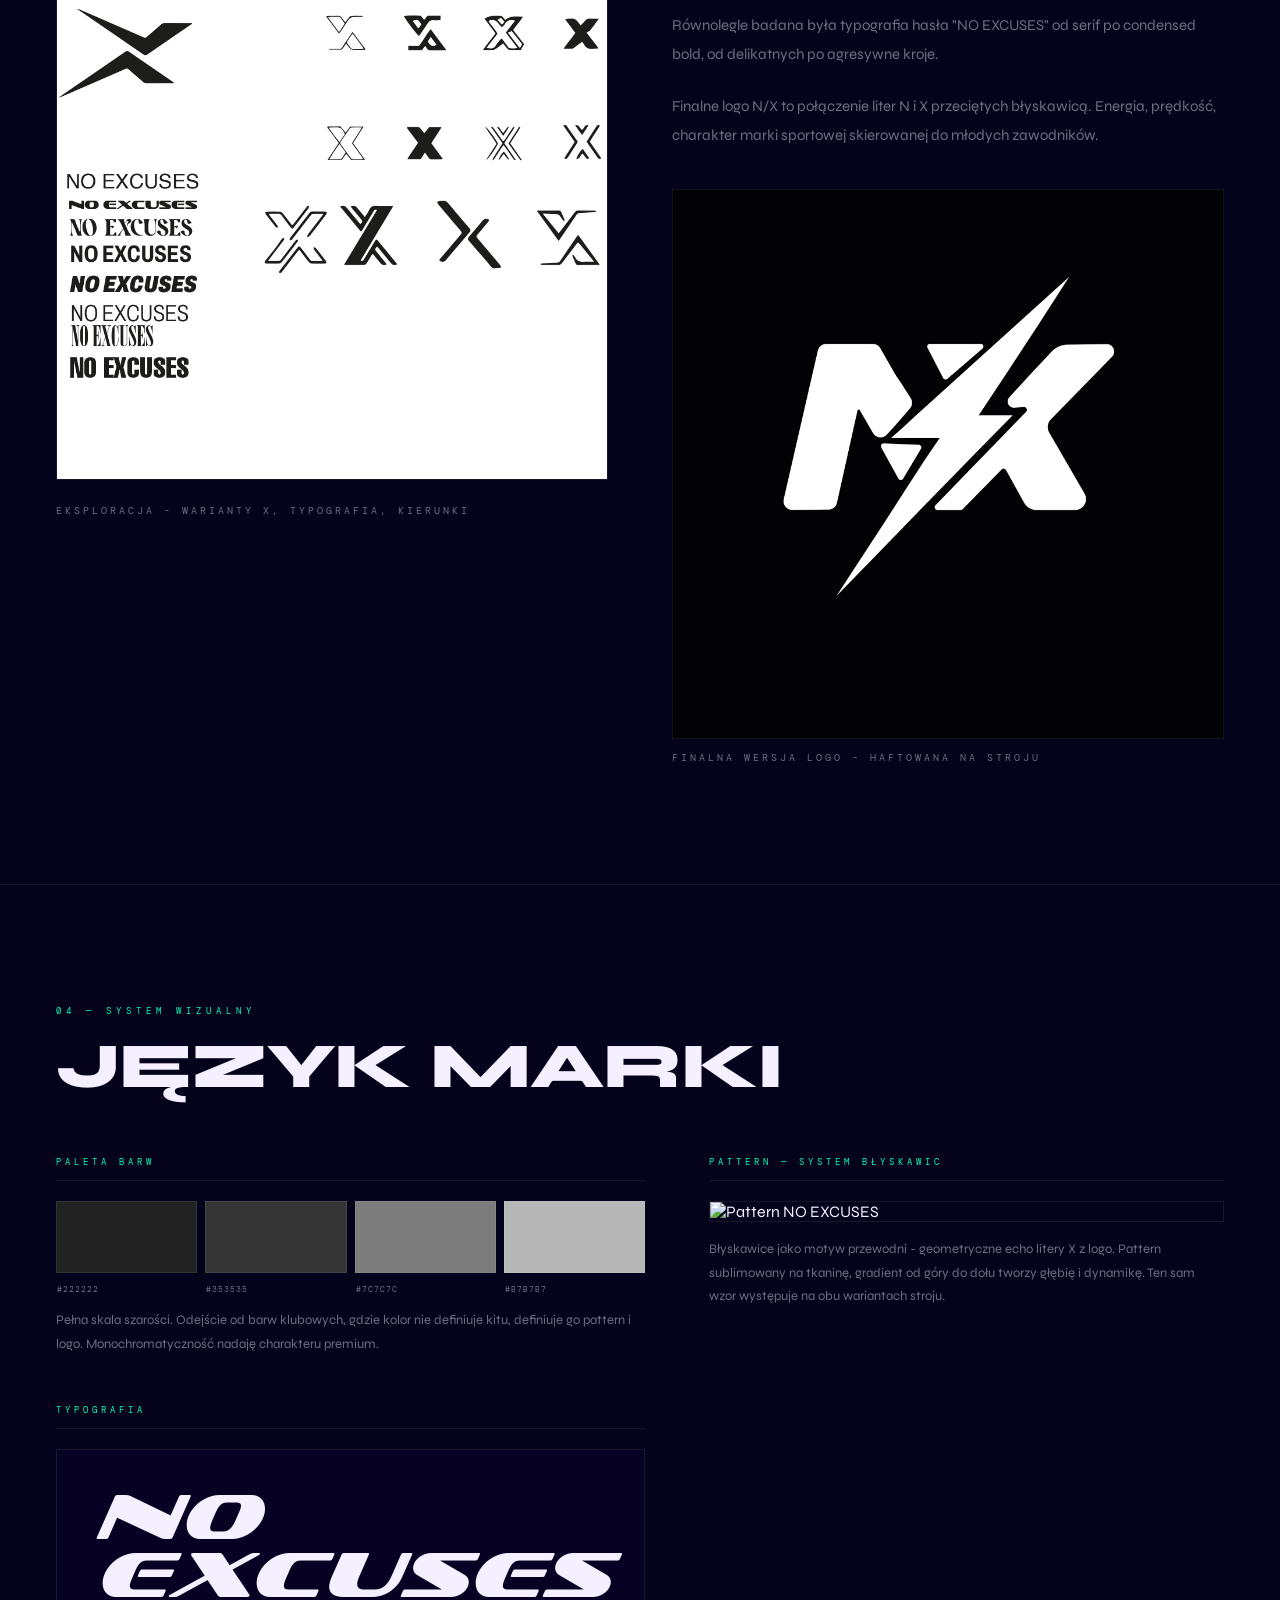
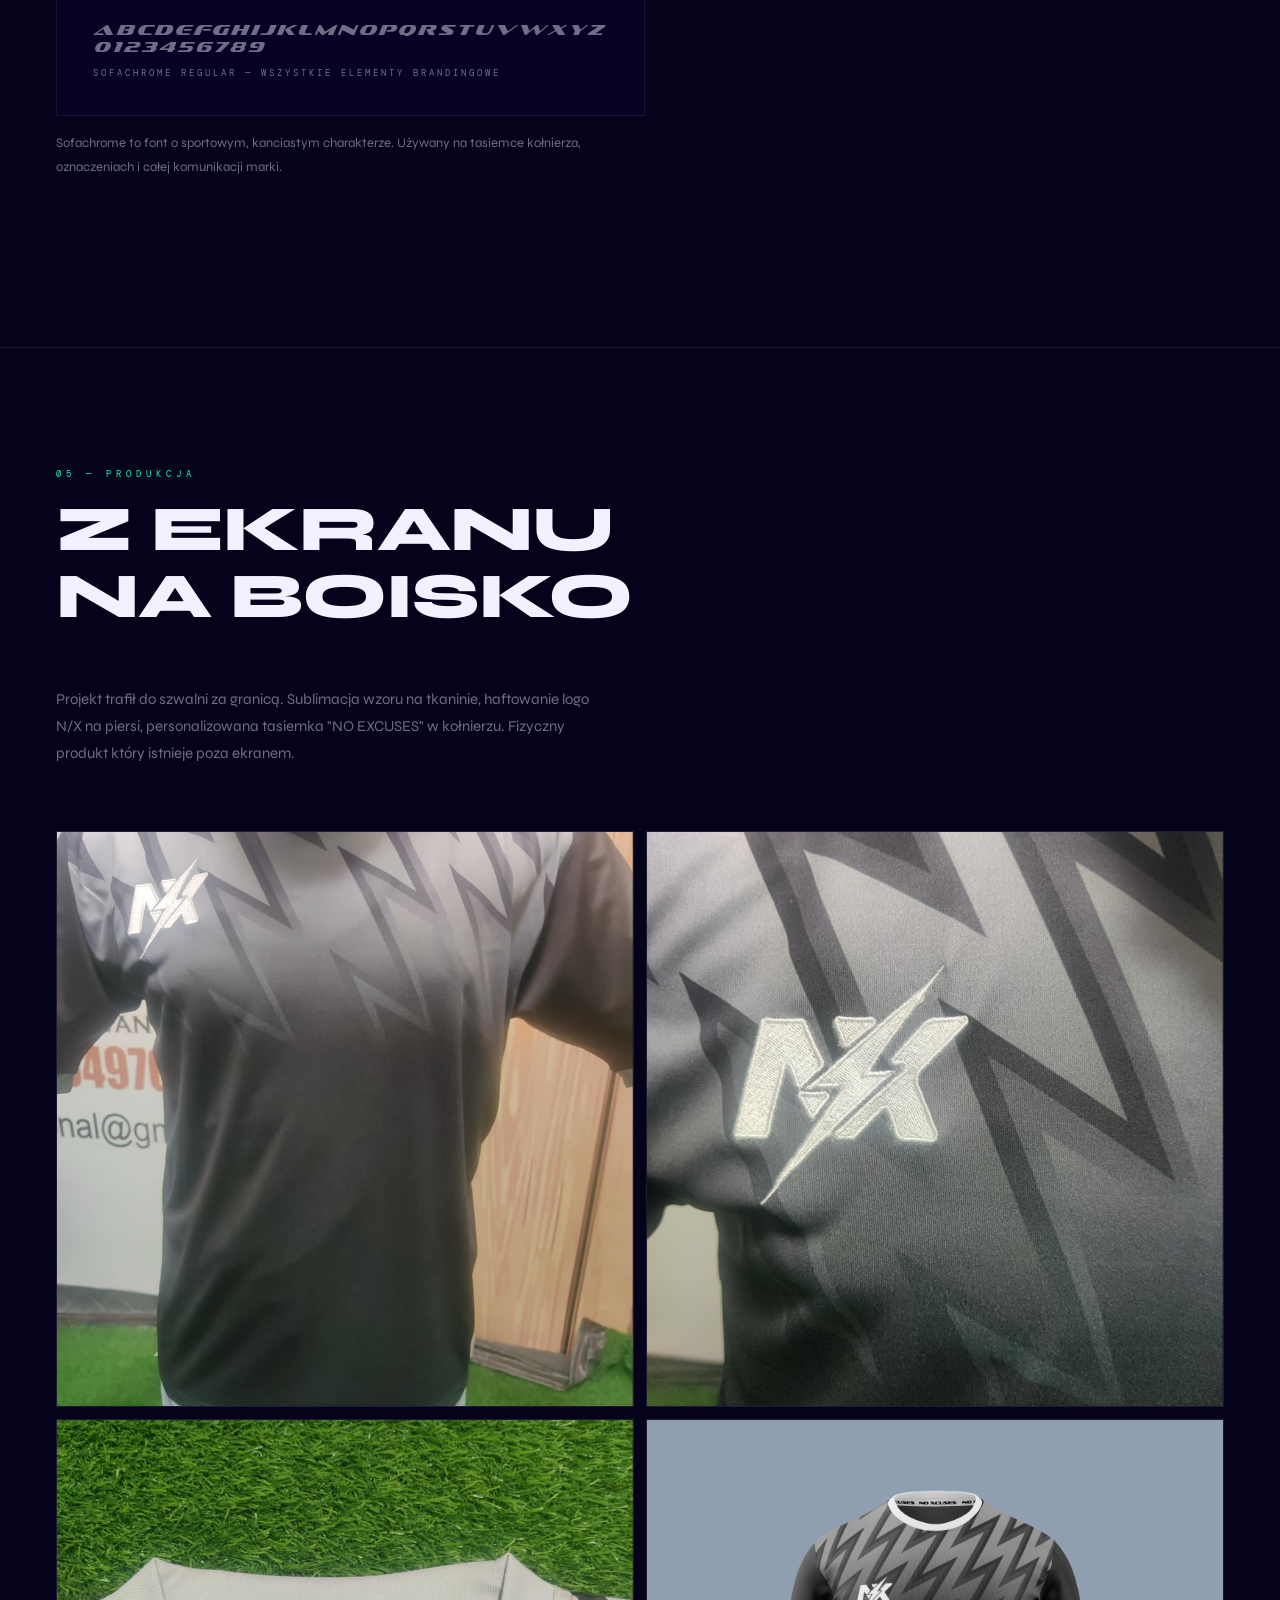
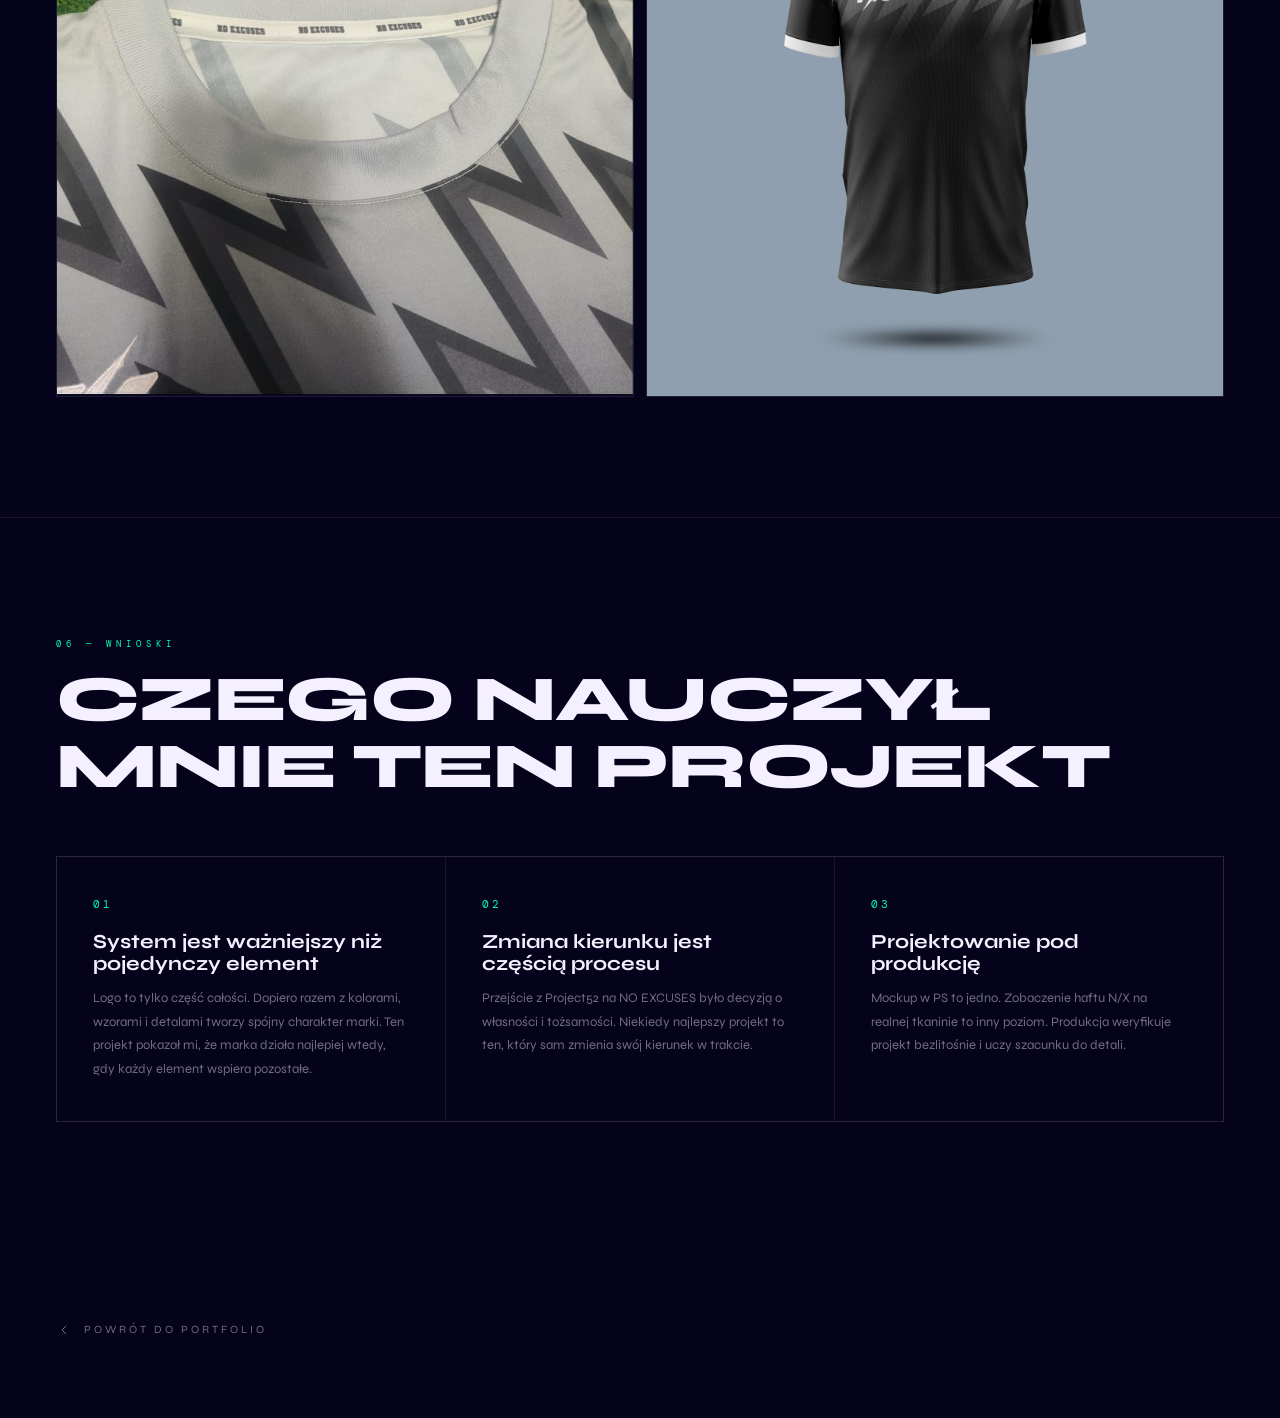
==== commit ebfb17c3: "Fix punctuation in case study meta description" ====
--- a/noxcuses.html
+++ b/noxcuses.html
@@ -28,7 +28,7 @@
 <!-- HERO -->
 <section class="cs-hero">
   <div class="cs-hero-img"><img src="front_por2.jpg" alt="NO EXCUSES mockup"></div>
-  <p class="cs-meta">Case Study &nbsp;&#8212;&nbsp; 2024 &nbsp;&#8212;&nbsp; Sportswear Design</p>
+  <p class="cs-meta">Case Study &nbsp;-&nbsp; 2024 &nbsp;-&nbsp; Sportswear Design</p>
   <h1 class="cs-title">NO<br><span class="outline">EXCUSES</span></h1>
   <div class="cs-nx-logo">N/X &mdash; NO EXCUSES SPORTSWEAR</div>
   <div class="cs-hero-sub">
@@ -206,4 +206,4 @@
 </script>
 </div>
 </body>
-</html>+</html>
